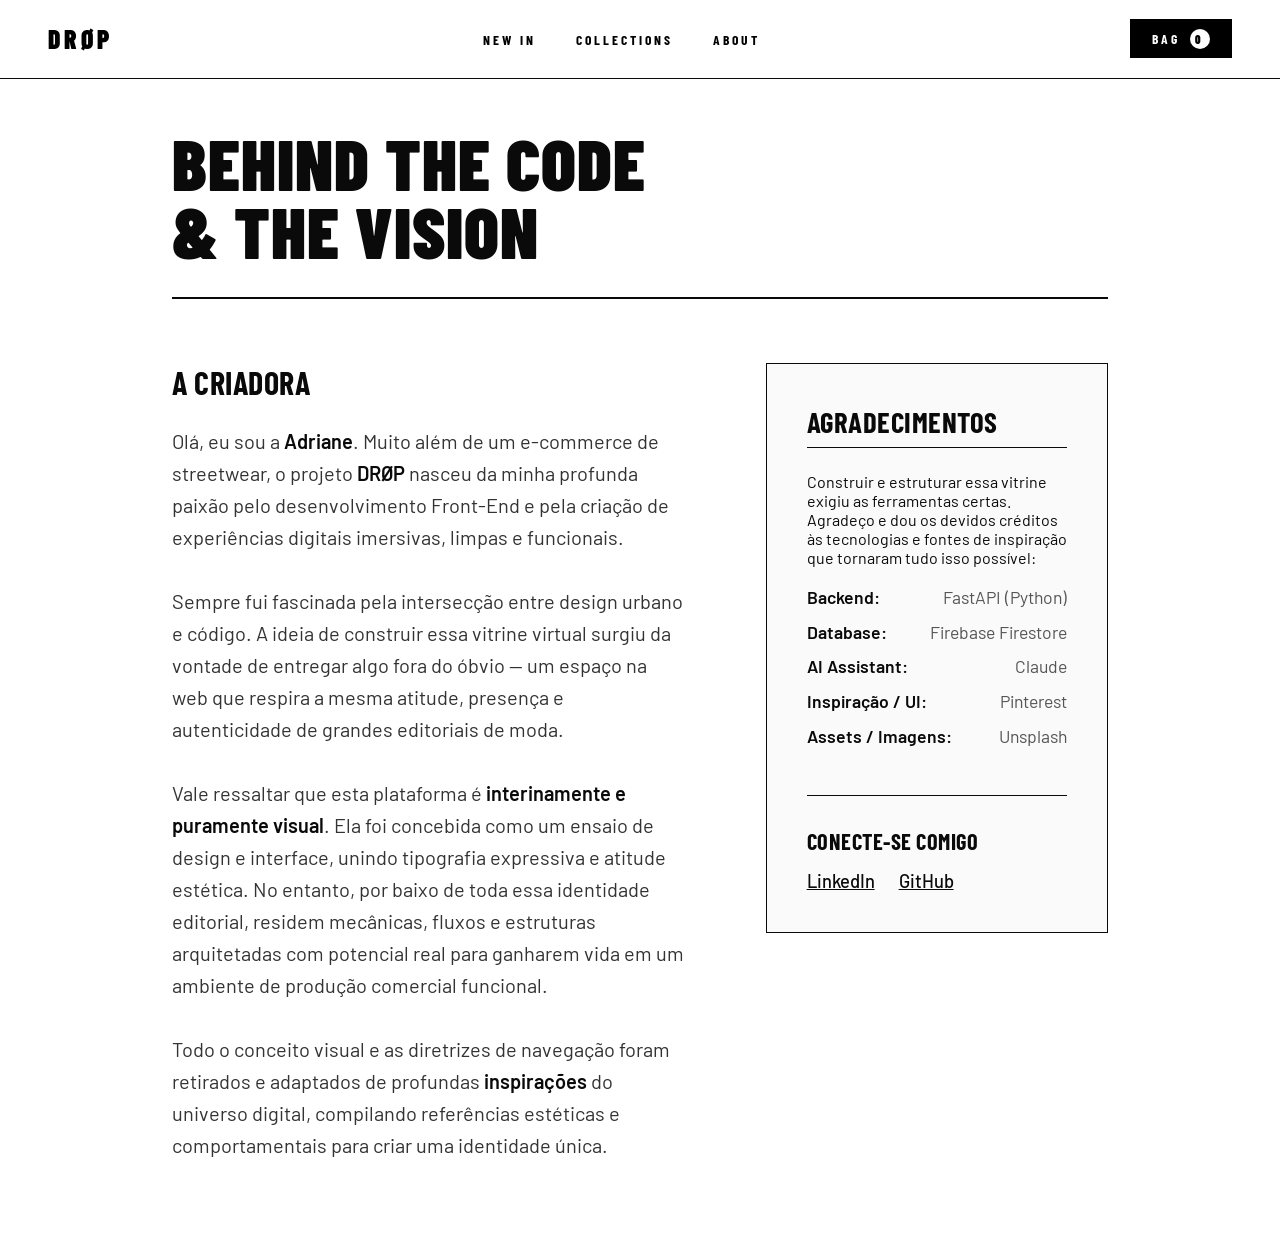
==== frontend/about.html @ 4fdc4052 "feat: estrutura inicial e protecao de credenciais do projeto drop" ====
<!DOCTYPE html>
<html lang="pt-BR">
<head>
  <link rel="icon" type="image/png" href="/frontend/assets/ICON.png" />
  <meta charset="UTF-8" />
  <meta name="viewport" content="width=device-width, initial-scale=1.0"/>
  <title>DRØP — About</title>
  <link rel="stylesheet" href="style.css" />
  <link href="https://fonts.googleapis.com/css2?family=Barlow+Condensed:wght@400;700;900&family=Barlow:wght@300;400;500&display=swap" rel="stylesheet"/>
  <style>
    body {
      background-color: #ffffff; 
      color: #0a0a0a;
    }

    .navbar {
      border-bottom: 1px solid #0a0a0a;
    }

    .about-container {
      max-width: 1000px;
      margin: 8rem auto 4rem auto;
      padding: 0 2rem;
    }

    .about-header {
      margin-bottom: 4rem;
      border-bottom: 2px solid #0a0a0a;
      padding-bottom: 2rem;
    }

    .about-title {
      font-family: 'Barlow Condensed', sans-serif;
      font-size: 4.5rem;
      font-weight: 900;
      text-transform: uppercase;
      line-height: 0.95;
      letter-spacing: 1px;
    }

    .about-grid {
      display: grid;
      grid-template-columns: 1.2fr 0.8fr;
      gap: 5rem;
      align-items: start;
    }

    .about-text h2 {
      font-family: 'Barlow Condensed', sans-serif;
      font-size: 2rem;
      text-transform: uppercase;
      margin-bottom: 1.5rem;
      font-weight: 700;
      letter-spacing: 0.5px;
    }

    .about-text p {
      font-family: 'Barlow', sans-serif;
      font-weight: 400;
      font-size: 1.25rem;
      line-height: 1.6;
      margin-bottom: 2rem;
      color: #333;
    }

    .about-text strong {
      font-weight: 600;
      color: #0a0a0a;
    }

    .credits-box {
      border: 1px solid #0a0a0a;
      padding: 2.5rem;
      background: #fafafa;
    }

    .credits-box h3 {
      font-family: 'Barlow Condensed', sans-serif;
      font-size: 1.8rem;
      text-transform: uppercase;
      letter-spacing: 0.5px;
      margin-bottom: 1.5rem;
      border-bottom: 1px solid #0a0a0a;
      padding-bottom: 0.5rem;
    }

    .credits-box ul {
      list-style-type: none;
      padding-left: 0;
    }

    .credits-box ul li {
      font-family: 'Barlow', sans-serif;
      font-size: 1.1rem;
      margin-bottom: 0.8rem;
      color: #555;
      display: flex;
      justify-content: space-between;
    }

    .credits-box ul li strong {
      color: #0a0a0a;
      font-weight: 600;
    }

    .social-links {
      margin-top: 3rem;
      border-top: 1px solid #0a0a0a;
      padding-top: 2rem;
    }

    .social-links h4 {
      font-family: 'Barlow Condensed', sans-serif;
      font-size: 1.4rem;
      text-transform: uppercase;
      letter-spacing: 0.5px;
      margin-bottom: 1rem;
    }

    .social-links .links {
      display: flex;
      gap: 1.5rem;
    }

    .social-links a {
      font-family: 'Barlow', sans-serif;
      font-size: 1.15rem;
      color: #0a0a0a;
      text-decoration: underline;
      font-weight: 500;
    }

    .social-links a:hover {
      color: #555;
    }

    @media (max-width: 768px) {
      .about-grid {
        grid-template-columns: 1fr;
        gap: 3rem;
      }
      .about-title {
        font-size: 3rem;
      }
    }
  </style>
</head>
<body>

  <nav class="navbar">
    <a href="index.html" class="logo">DRØP</a>
    <ul class="nav-links">
      <li><a href="index.html#produtos">NEW IN</a></li>
      <li><a href="collections.html">COLLECTIONS</a></li>
      <li><a href="about.html">ABOUT</a></li>
    </ul>
    <button class="cart-btn" id="cartBtn">
      BAG <span class="cart-count" id="cartCount">0</span> 
    </button>
  </nav>

  <main class="about-container">
    <div class="about-header">
      <h1 class="about-title">Behind the Code <br>& The Vision</h1>
    </div>

    <div class="about-grid">
      <div class="about-text">
        <h2>A criadora</h2>
        <p>Olá, eu sou a <strong>Adriane</strong>. Muito além de um e-commerce de streetwear, o projeto <strong>DRØP</strong> nasceu da minha profunda paixão pelo desenvolvimento Front-End e pela criação de experiências digitais imersivas, limpas e funcionais.</p>
        
        <p>Sempre fui fascinada pela intersecção entre design urbano e código. A ideia de construir essa vitrine virtual surgiu da vontade de entregar algo fora do óbvio — um espaço na web que respira a mesma atitude, presença e autenticidade de grandes editoriais de moda.</p>
        
        <p>Vale ressaltar que esta plataforma é <strong>interinamente e puramente visual</strong>. Ela foi concebida como um ensaio de design e interface, unindo tipografia expressiva e atitude estética. No entanto, por baixo de toda essa identidade editorial, residem mecânicas, fluxos e estruturas arquitetadas com potencial real para ganharem vida em um ambiente de produção comercial funcional.</p>

        <p>Todo o conceito visual e as diretrizes de navegação foram retirados e adaptados de profundas <strong>inspirações</strong> do universo digital, compilando referências estéticas e comportamentais para criar uma identidade única.</p>
      </div>

      <div class="credits-box">
        <h3>Agradecimentos</h3>
        <p>Construir e estruturar essa vitrine exigiu as ferramentas certas. Agradeço e dou os devidos créditos às tecnologias e fontes de inspiração que tornaram tudo isso possível:</p>
        <br>
        <ul>
          <li><strong>Backend:</strong> FastAPI (Python)</li>
          <li><strong>Database:</strong> Firebase Firestore</li>
          <li><strong>AI Assistant:</strong> Claude</li>
          <li><strong>Inspiração / UI:</strong> Pinterest</li>
          <li><strong>Assets / Imagens:</strong> Unsplash</li>
        </ul>

        <div class="social-links">
          <h4>Conecte-se comigo</h4>
          <div class="links">
            <a href="https://www.linkedin.com/in/adriane-bernardo/" target="_blank">LinkedIn</a>
            <a href="https://github.com/adrianebernardo" target="_blank">GitHub</a>
          </div>
        </div>
      </div>
    </div>
  </main>

  <script src="app.js"></script>
</body>
</html>
---- frontend/style.css ----
*, *::before, *::after { box-sizing: border-box; margin: 0; padding: 0; }

  :root {
    --black: #000;
    --white: #fff;
    --gray: #f0f0f0;
    --gray-dark: #999;
    --font-title: 'Barlow Condensed', sans-serif;
    --font-body: 'Barlow', sans-serif;
  }

  html { scroll-behavior: smooth; }
  body { background: var(--white); color: var(--black); font-family: var(--font-body); overflow-x: hidden; }

  /* NAVBAR */
  .navbar {
    position: fixed; top: 0; left: 0; right: 0; z-index: 100;
    display: flex; align-items: center; justify-content: space-between;
    padding: 1.2rem 3rem;
    background: var(--white);
    border-bottom: 1px solid #e0e0e0;
  }
  .logo { font-family: var(--font-title); font-size: 1.6rem; font-weight: 900; letter-spacing: 4px; text-decoration: none; color: var(--black); }
  .nav-links { display: flex; gap: 2.5rem; list-style: none; }
  .nav-links a { font-family: var(--font-title); font-size: 0.85rem; font-weight: 700; letter-spacing: 3px; text-decoration: none; color: var(--black); border-bottom: 2px solid transparent; transition: border-color 0.2s; }
  .nav-links a:hover { border-bottom-color: var(--black); }
  .cart-btn {
    font-family: var(--font-title); font-size: 0.85rem; font-weight: 700; letter-spacing: 3px;
    background: var(--black); color: var(--white);
    border: none; padding: 0.6rem 1.4rem; cursor: pointer;
    display: flex; align-items: center; gap: 0.6rem;
  }
  .cart-count {
    background: var(--white); color: var(--black);
    font-size: 0.75rem; font-weight: 900;
    width: 20px; height: 20px; border-radius: 50%;
    display: flex; align-items: center; justify-content: center;
  }

  /* HERO */
  .hero {
    margin-top: 65px;
    position: relative;
    height: calc(100vh - 65px);
    background: var(--gray);
    overflow: hidden;
    display: grid;
    grid-template-columns: 1fr 1fr;
  }
  .hero-number {
    position: absolute; top: 2rem; right: 2rem;
    font-family: var(--font-title); font-size: 5rem; font-weight: 900;
    color: rgba(0,0,0,0.08); line-height: 1;
  }
  .hero-text {
    position: absolute; bottom: 3rem; left: 3rem; z-index: 2;
  }
  .hero-title {
    font-family: var(--font-title); font-size: clamp(5rem, 12vw, 11rem);
    font-weight: 900; line-height: 0.85; letter-spacing: -2px;
    color: var(--white); mix-blend-mode: difference;
  }
  .hero-sub {
    font-family: var(--font-body); font-size: 0.9rem; letter-spacing: 2px;
    color: var(--black); margin-top: 1rem;
  }
  .hero-image-main {
    grid-column: 1 / 2;
    height: 100%;
  }
  .hero-placeholder {
    width: 100%; height: 100%;
    background: #ccc;
    background: url('assets/drop4.jpg') top/cover no-repeat;
  }
  .hero-image-second {
    grid-column: 2 / 3;
    height: 100%;
  }
  .hero-placeholder-second {
    width: 100%; height: 100%;
    background: url('assets/drop6.jpg') top/cover no-repeat;
  }
  .hero-image-float {
    position: absolute; bottom: 3rem; right: 3rem;
    width: 220px; background: var(--white);
    padding: 0; box-shadow: 0 8px 30px rgba(0,0,0,0.15);
    z-index: 3;
  }
  .hero-placeholder-sm {
    width: 100%; height: 160px;
    background: #bbb;
      background: url('assets/drop2.jpg') center/cover no-repeat;

  }
  .hero-label { padding: 0.8rem; font-size: 0.8rem; line-height: 1.6; }
  .hero-label strong { font-family: var(--font-title); letter-spacing: 2px; font-size: 0.75rem; }
  .hero-scroll {
    position: absolute; bottom: 3rem; left: 50%; transform: translateX(-50%);
    font-size: 0.75rem; letter-spacing: 2px; color: var(--gray-dark);
  }

/* NEW IN — BEHIND THE SCENES */
.newin { padding: 5rem 3rem; }

.newin-header {
  display: flex; align-items: baseline; gap: 1rem;
  margin-bottom: 4rem;
  border-bottom: 1px solid var(--black); padding-bottom: 1rem;
}
.newin-header h2 {
  font-family: var(--font-title); font-size: 3rem;
  font-weight: 900; letter-spacing: 4px;
}
.newin-header span { font-size: 0.85rem; color: var(--gray-dark); letter-spacing: 2px; }

.newin-feature {
  display: grid; grid-template-columns: 1fr 1fr;
  gap: 5rem; align-items: center;
  margin-bottom: 7rem;
}
.newin-feature--reverse { direction: rtl; }
.newin-feature--reverse > * { direction: ltr; }

.newin-img {
  width: 100%; aspect-ratio: 3/4; overflow: hidden;
}
.newin-img img {
  width: 100%; height: 100%;
  object-fit: cover; object-position: top;
  display: block;
  filter: grayscale(15%);
  transition: filter 0.4s ease;
}
.newin-img:hover img { filter: grayscale(0%); }

.newin-text {
  display: flex; flex-direction: column; gap: 1.5rem;
}
.newin-label {
  font-family: var(--font-title); font-size: 0.68rem;
  font-weight: 700; letter-spacing: 0.22em;
  text-transform: uppercase; color: var(--gray-dark);
}
.newin-title {
  font-family: var(--font-title); font-size: clamp(2.2rem, 4vw, 3.5rem);
  font-weight: 900; letter-spacing: -0.02em; line-height: 1;
  text-transform: uppercase;
}
.newin-body {
  font-family: var(--font-body); font-size: 0.95rem;
  line-height: 1.8; color: #444; max-width: 480px;
}
.newin-credit {
  font-family: var(--font-title); font-size: 0.65rem;
  letter-spacing: 0.18em; text-transform: uppercase;
  color: var(--gray-dark);
  border-top: 1px solid #e0e0e0; padding-top: 1rem;
}

@media (max-width: 768px) {
  .newin { padding: 3rem 1.5rem; }
  .newin-feature { grid-template-columns: 1fr; gap: 2rem; margin-bottom: 4rem; }
  .newin-feature--reverse { direction: ltr; }
}

  /* CARD */
  .card { cursor: pointer; }
  .card-image {
    width: 100%; aspect-ratio: 3/4;
    background: var(--gray);
    overflow: hidden; position: relative;
  }
  .card-image img { width: 100%; height: 100%; object-fit: cover; transition: transform 0.5s ease; }
  .card:hover .card-image img { transform: scale(1.04); }
  .card-img-placeholder {
    width: 100%; height: 100%; background: #ddd;
    display: flex; align-items: center; justify-content: center;
    font-family: var(--font-title); font-size: 0.7rem; letter-spacing: 3px; color: #999;
  }
  .card-info { padding: 1rem 0; }
  .card-name {
    font-family: var(--font-title); font-size: 1.1rem; font-weight: 700;
    letter-spacing: 2px; text-transform: uppercase;
  }
  .card-price { font-size: 0.9rem; color: var(--gray-dark); margin-top: 0.3rem; }
  .card-add {
    margin-top: 0.8rem; width: 100%;
    background: var(--black); color: var(--white);
    border: none; padding: 0.7rem;
    font-family: var(--font-title); font-size: 0.8rem; font-weight: 700; letter-spacing: 3px;
    cursor: pointer; transition: opacity 0.2s;
  }
  .card-add:hover { opacity: 0.75; }

  /* CARRINHO */
  .cart-overlay {
    display: none; position: fixed; inset: 0;
    background: rgba(0,0,0,0.4); z-index: 200;
  }
  .cart-overlay.active { display: block; }
  .cart {
    position: fixed; top: 0; right: -420px; width: 420px; height: 100vh;
    background: var(--white); z-index: 201;
    display: flex; flex-direction: column;
    transition: right 0.35s ease;
    border-left: 1px solid #e0e0e0;
  }
  .cart.active { right: 0; }
  .cart-header {
    display: flex; justify-content: space-between; align-items: center;
    padding: 2rem; border-bottom: 1px solid #e0e0e0;
  }
  .cart-header h3 { font-family: var(--font-title); font-size: 1.3rem; font-weight: 900; letter-spacing: 4px; }
  .cart-header button { background: none; border: none; font-size: 1.2rem; cursor: pointer; }
  .cart-items { flex: 1; overflow-y: auto; padding: 1.5rem 2rem; }
  .cart-item { display: flex; justify-content: space-between; align-items: center; padding: 1rem 0; border-bottom: 1px solid #f0f0f0; }
  .cart-item-info { flex: 1; }
  .cart-item-name { font-family: var(--font-title); font-size: 0.95rem; font-weight: 700; letter-spacing: 2px; text-transform: uppercase; }
  .cart-item-price { font-size: 0.85rem; color: var(--gray-dark); margin-top: 0.2rem; }
  .cart-item-controls { display: flex; align-items: center; gap: 0.8rem; }
  .cart-item-controls button { background: none; border: 1px solid #e0e0e0; width: 28px; height: 28px; cursor: pointer; font-size: 1rem; }
  .cart-footer {
    padding: 2rem; border-top: 1px solid #e0e0e0;
  }
  .cart-footer p { font-family: var(--font-title); font-size: 1rem; font-weight: 700; letter-spacing: 3px; display: flex; justify-content: space-between; margin-bottom: 1.2rem; }
  .btn-checkout {
    width: 100%; background: var(--black); color: var(--white);
    border: none; padding: 1rem;
    font-family: var(--font-title); font-size: 0.9rem; font-weight: 700; letter-spacing: 4px;
    cursor: pointer; transition: opacity 0.2s;
  }
  .btn-checkout:hover { opacity: 0.75; }

  /* MODAL */
  .modal-overlay {
    display: none; position: fixed; inset: 0;
    background: rgba(0,0,0,0.6); z-index: 300;
    align-items: center; justify-content: center;
  }
  .modal-overlay.active { display: flex; }
  .modal {
    background: var(--white); width: 90%; max-width: 800px;
    display: grid; grid-template-columns: 1fr 1fr;
    position: relative; max-height: 90vh; overflow: hidden;
  }
  .modal-close {
    position: absolute; top: 1rem; right: 1rem;
    background: none; border: none; font-size: 1.2rem; cursor: pointer; z-index: 1;
  }
  .modal-placeholder { width: 100%; height: 100%; min-height: 450px; background: #ddd; }
  .modal-info {
  padding: 2.5rem 2.5rem 3rem; /* Adicionado respiro embaixo para o botão não cortar */
  display: flex;
  flex-direction: column;
  justify-content: flex-start;
  gap: 0.5rem; /* Reduzido o espaço entre os elementos para aproximar */
  overflow-y: auto;
}

.modal-tag { 
  font-size: 0.7rem; 
  letter-spacing: 4px; 
  color: var(--gray-dark); 
}

.modal-name {
  font-family: var(--font-title);
  font-size: 2rem;
  font-weight: 900;
  letter-spacing: 2px;
  text-transform: uppercase;
  line-height: 1.05;
  min-height: auto; /* Removido o min-height muito alto para o texto subir */
}

.modal-desc {
  font-size: 0.9rem;
  line-height: 1.5;
  color: #444;
  min-height: auto; /* Removido o min-height para a descrição ficar mais próxima do nome */
  margin-bottom: 0.5rem; /* Dá um respiro antes de ir para o preço/tamanhos */
}

.modal-price { 
  font-family: var(--font-title); 
  font-size: 1.5rem; 
  font-weight: 700; 
}

.modal-stock {
  min-height: 1rem;
}

.btn-add {
  background: var(--black);
  color: var(--white);
  border: none;
  padding: 1rem;
  font-family: var(--font-title);
  font-size: 0.9rem;
  font-weight: 700;
  letter-spacing: 4px;
  cursor: pointer;
  transition: opacity 0.2s;

  display: block;
  width: calc(100% - 80px); /* margem dos lados */
  margin: auto auto 28px auto; /* centraliza e dá espaço embaixo */
}

.btn-add:hover { 
  opacity: 0.75; 
}
  /* RESPONSIVO */
  @media (max-width: 768px) {
    .navbar { padding: 1rem 1.5rem; }
    .nav-links { display: none; }
    .hero { grid-template-columns: 1fr; }
    .hero-image-float { display: none; }
    .produtos { padding: 3rem 1.5rem; }
    .modal { grid-template-columns: 1fr; }
    .modal-placeholder { min-height: 250px; }
    .cart { width: 100%; right: -100%; }
  }
  /* MODAL IMAGE */
  .modal-image img {
    width: 100%; height: 100%;
    object-fit: cover;
  }

  /* SELETOR DE TAMANHOS */
  .modal-sizes {
    display: flex;
    flex-wrap: wrap;
    gap: 0.5rem;
    margin: 1rem 0 0.4rem;
  }

  .size-btn {
    font-family: var(--font-title);
    font-size: 0.75rem;
    font-weight: 700;
    letter-spacing: 2px;
    text-transform: uppercase;
    background: none;
    border: 1px solid #e0e0e0;
    color: #999;
    width: 48px;
    height: 36px;
    cursor: pointer;
    transition: all 0.15s;
  }

  .size-btn:hover {
    border-color: var(--black);
    color: var(--black);
  }

  .size-btn.selected {
    background: var(--black);
    color: var(--white);
    border-color: var(--black);
  }

  .modal-size-hint {
    font-size: 0.72rem;
    letter-spacing: 2px;
    color: #bbb;
    margin-bottom: 0.8rem;
    min-height: 1rem;
  }

  /* BTN desabilitado */
  .btn-add:disabled {
    opacity: 0.3;
    cursor: not-allowed;
  }
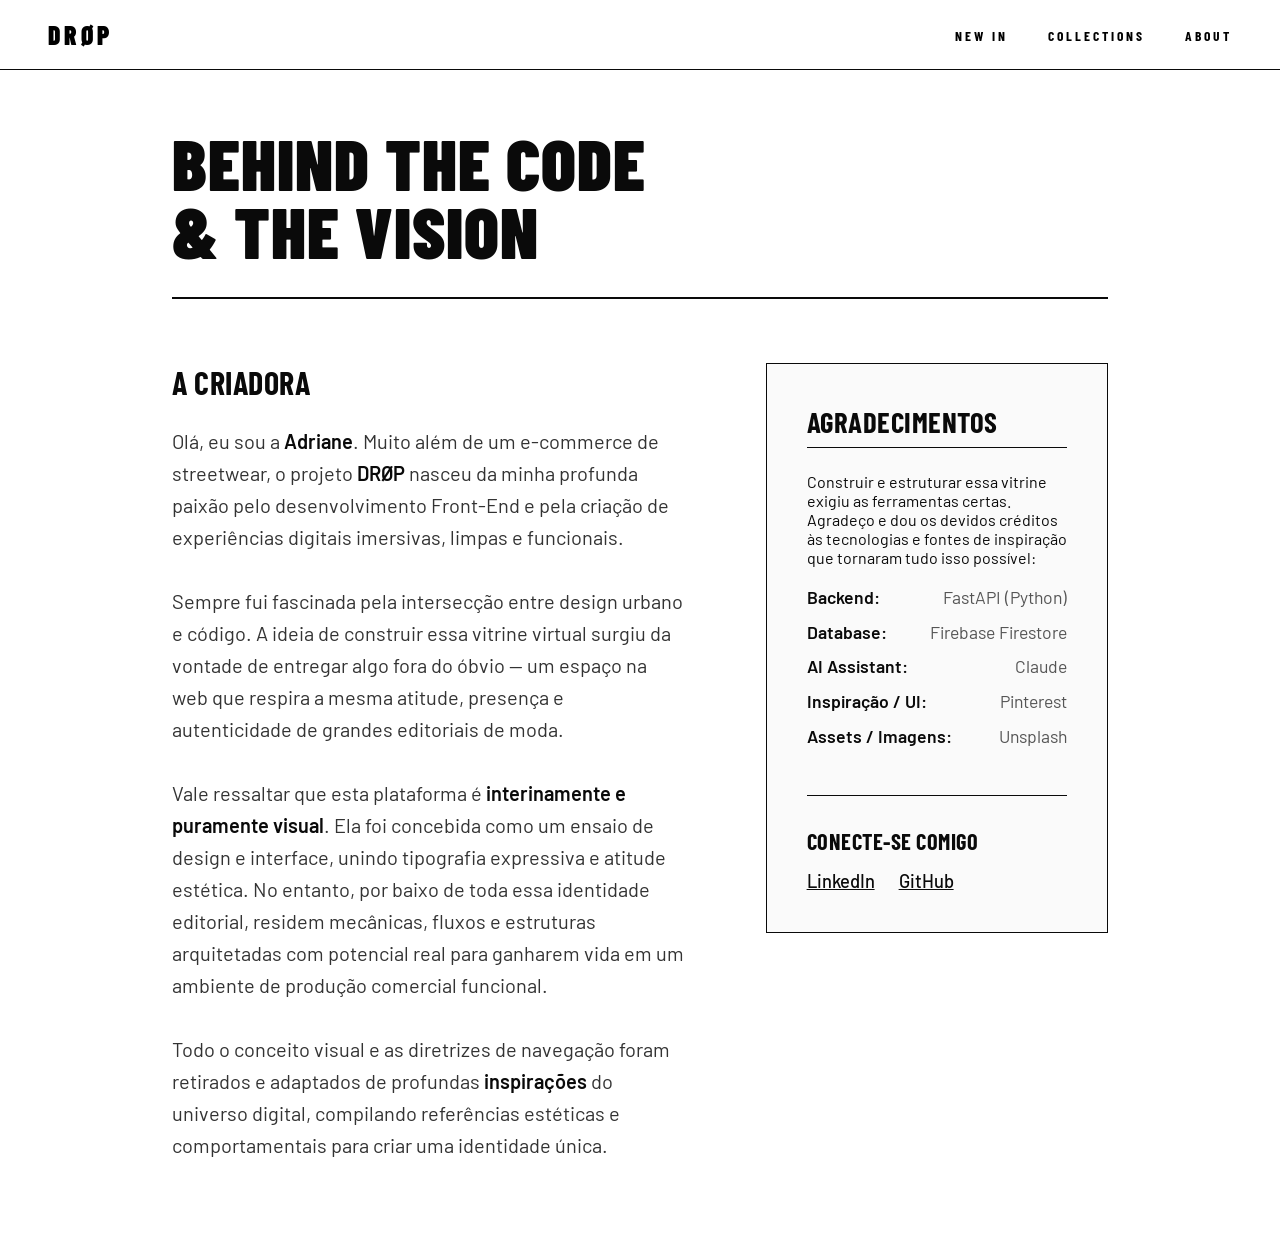
==== commit 76ad369c: "tirei o botão bag" ====
--- a/frontend/about.html
+++ b/frontend/about.html
@@ -1,204 +1,201 @@
-<!DOCTYPE html>
-<html lang="pt-BR">
-<head>
-  <link rel="icon" type="image/png" href="/frontend/assets/ICON.png" />
-  <meta charset="UTF-8" />
-  <meta name="viewport" content="width=device-width, initial-scale=1.0"/>
-  <title>DRØP — About</title>
-  <link rel="stylesheet" href="style.css" />
-  <link href="https://fonts.googleapis.com/css2?family=Barlow+Condensed:wght@400;700;900&family=Barlow:wght@300;400;500&display=swap" rel="stylesheet"/>
-  <style>
-    body {
-      background-color: #ffffff; 
-      color: #0a0a0a;
-    }
-
-    .navbar {
-      border-bottom: 1px solid #0a0a0a;
-    }
-
-    .about-container {
-      max-width: 1000px;
-      margin: 8rem auto 4rem auto;
-      padding: 0 2rem;
-    }
-
-    .about-header {
-      margin-bottom: 4rem;
-      border-bottom: 2px solid #0a0a0a;
-      padding-bottom: 2rem;
-    }
-
-    .about-title {
-      font-family: 'Barlow Condensed', sans-serif;
-      font-size: 4.5rem;
-      font-weight: 900;
-      text-transform: uppercase;
-      line-height: 0.95;
-      letter-spacing: 1px;
-    }
-
-    .about-grid {
-      display: grid;
-      grid-template-columns: 1.2fr 0.8fr;
-      gap: 5rem;
-      align-items: start;
-    }
-
-    .about-text h2 {
-      font-family: 'Barlow Condensed', sans-serif;
-      font-size: 2rem;
-      text-transform: uppercase;
-      margin-bottom: 1.5rem;
-      font-weight: 700;
-      letter-spacing: 0.5px;
-    }
-
-    .about-text p {
-      font-family: 'Barlow', sans-serif;
-      font-weight: 400;
-      font-size: 1.25rem;
-      line-height: 1.6;
-      margin-bottom: 2rem;
-      color: #333;
-    }
-
-    .about-text strong {
-      font-weight: 600;
-      color: #0a0a0a;
-    }
-
-    .credits-box {
-      border: 1px solid #0a0a0a;
-      padding: 2.5rem;
-      background: #fafafa;
-    }
-
-    .credits-box h3 {
-      font-family: 'Barlow Condensed', sans-serif;
-      font-size: 1.8rem;
-      text-transform: uppercase;
-      letter-spacing: 0.5px;
-      margin-bottom: 1.5rem;
-      border-bottom: 1px solid #0a0a0a;
-      padding-bottom: 0.5rem;
-    }
-
-    .credits-box ul {
-      list-style-type: none;
-      padding-left: 0;
-    }
-
-    .credits-box ul li {
-      font-family: 'Barlow', sans-serif;
-      font-size: 1.1rem;
-      margin-bottom: 0.8rem;
-      color: #555;
-      display: flex;
-      justify-content: space-between;
-    }
-
-    .credits-box ul li strong {
-      color: #0a0a0a;
-      font-weight: 600;
-    }
-
-    .social-links {
-      margin-top: 3rem;
-      border-top: 1px solid #0a0a0a;
-      padding-top: 2rem;
-    }
-
-    .social-links h4 {
-      font-family: 'Barlow Condensed', sans-serif;
-      font-size: 1.4rem;
-      text-transform: uppercase;
-      letter-spacing: 0.5px;
-      margin-bottom: 1rem;
-    }
-
-    .social-links .links {
-      display: flex;
-      gap: 1.5rem;
-    }
-
-    .social-links a {
-      font-family: 'Barlow', sans-serif;
-      font-size: 1.15rem;
-      color: #0a0a0a;
-      text-decoration: underline;
-      font-weight: 500;
-    }
-
-    .social-links a:hover {
-      color: #555;
-    }
-
-    @media (max-width: 768px) {
-      .about-grid {
-        grid-template-columns: 1fr;
-        gap: 3rem;
-      }
-      .about-title {
-        font-size: 3rem;
-      }
-    }
-  </style>
-</head>
-<body>
-
-  <nav class="navbar">
-    <a href="index.html" class="logo">DRØP</a>
-    <ul class="nav-links">
-      <li><a href="index.html#produtos">NEW IN</a></li>
-      <li><a href="collections.html">COLLECTIONS</a></li>
-      <li><a href="about.html">ABOUT</a></li>
-    </ul>
-    <button class="cart-btn" id="cartBtn">
-      BAG <span class="cart-count" id="cartCount">0</span> 
-    </button>
-  </nav>
-
-  <main class="about-container">
-    <div class="about-header">
-      <h1 class="about-title">Behind the Code <br>& The Vision</h1>
-    </div>
-
-    <div class="about-grid">
-      <div class="about-text">
-        <h2>A criadora</h2>
-        <p>Olá, eu sou a <strong>Adriane</strong>. Muito além de um e-commerce de streetwear, o projeto <strong>DRØP</strong> nasceu da minha profunda paixão pelo desenvolvimento Front-End e pela criação de experiências digitais imersivas, limpas e funcionais.</p>
-        
-        <p>Sempre fui fascinada pela intersecção entre design urbano e código. A ideia de construir essa vitrine virtual surgiu da vontade de entregar algo fora do óbvio — um espaço na web que respira a mesma atitude, presença e autenticidade de grandes editoriais de moda.</p>
-        
-        <p>Vale ressaltar que esta plataforma é <strong>interinamente e puramente visual</strong>. Ela foi concebida como um ensaio de design e interface, unindo tipografia expressiva e atitude estética. No entanto, por baixo de toda essa identidade editorial, residem mecânicas, fluxos e estruturas arquitetadas com potencial real para ganharem vida em um ambiente de produção comercial funcional.</p>
-
-        <p>Todo o conceito visual e as diretrizes de navegação foram retirados e adaptados de profundas <strong>inspirações</strong> do universo digital, compilando referências estéticas e comportamentais para criar uma identidade única.</p>
-      </div>
-
-      <div class="credits-box">
-        <h3>Agradecimentos</h3>
-        <p>Construir e estruturar essa vitrine exigiu as ferramentas certas. Agradeço e dou os devidos créditos às tecnologias e fontes de inspiração que tornaram tudo isso possível:</p>
-        <br>
-        <ul>
-          <li><strong>Backend:</strong> FastAPI (Python)</li>
-          <li><strong>Database:</strong> Firebase Firestore</li>
-          <li><strong>AI Assistant:</strong> Claude</li>
-          <li><strong>Inspiração / UI:</strong> Pinterest</li>
-          <li><strong>Assets / Imagens:</strong> Unsplash</li>
-        </ul>
-
-        <div class="social-links">
-          <h4>Conecte-se comigo</h4>
-          <div class="links">
-            <a href="https://www.linkedin.com/in/adriane-bernardo/" target="_blank">LinkedIn</a>
-            <a href="https://github.com/adrianebernardo" target="_blank">GitHub</a>
-          </div>
-        </div>
-      </div>
-    </div>
-  </main>
-
-  <script src="app.js"></script>
-</body>
+<!DOCTYPE html>
+<html lang="pt-BR">
+<head>
+  <link rel="icon" type="image/png" href="/frontend/assets/ICON.png" />
+  <meta charset="UTF-8" />
+  <meta name="viewport" content="width=device-width, initial-scale=1.0"/>
+  <title>DRØP — About</title>
+  <link rel="stylesheet" href="style.css" />
+  <link href="https://fonts.googleapis.com/css2?family=Barlow+Condensed:wght@400;700;900&family=Barlow:wght@300;400;500&display=swap" rel="stylesheet"/>
+  <style>
+    body {
+      background-color: #ffffff; 
+      color: #0a0a0a;
+    }
+
+    .navbar {
+      border-bottom: 1px solid #0a0a0a;
+    }
+
+    .about-container {
+      max-width: 1000px;
+      margin: 8rem auto 4rem auto;
+      padding: 0 2rem;
+    }
+
+    .about-header {
+      margin-bottom: 4rem;
+      border-bottom: 2px solid #0a0a0a;
+      padding-bottom: 2rem;
+    }
+
+    .about-title {
+      font-family: 'Barlow Condensed', sans-serif;
+      font-size: 4.5rem;
+      font-weight: 900;
+      text-transform: uppercase;
+      line-height: 0.95;
+      letter-spacing: 1px;
+    }
+
+    .about-grid {
+      display: grid;
+      grid-template-columns: 1.2fr 0.8fr;
+      gap: 5rem;
+      align-items: start;
+    }
+
+    .about-text h2 {
+      font-family: 'Barlow Condensed', sans-serif;
+      font-size: 2rem;
+      text-transform: uppercase;
+      margin-bottom: 1.5rem;
+      font-weight: 700;
+      letter-spacing: 0.5px;
+    }
+
+    .about-text p {
+      font-family: 'Barlow', sans-serif;
+      font-weight: 400;
+      font-size: 1.25rem;
+      line-height: 1.6;
+      margin-bottom: 2rem;
+      color: #333;
+    }
+
+    .about-text strong {
+      font-weight: 600;
+      color: #0a0a0a;
+    }
+
+    .credits-box {
+      border: 1px solid #0a0a0a;
+      padding: 2.5rem;
+      background: #fafafa;
+    }
+
+    .credits-box h3 {
+      font-family: 'Barlow Condensed', sans-serif;
+      font-size: 1.8rem;
+      text-transform: uppercase;
+      letter-spacing: 0.5px;
+      margin-bottom: 1.5rem;
+      border-bottom: 1px solid #0a0a0a;
+      padding-bottom: 0.5rem;
+    }
+
+    .credits-box ul {
+      list-style-type: none;
+      padding-left: 0;
+    }
+
+    .credits-box ul li {
+      font-family: 'Barlow', sans-serif;
+      font-size: 1.1rem;
+      margin-bottom: 0.8rem;
+      color: #555;
+      display: flex;
+      justify-content: space-between;
+    }
+
+    .credits-box ul li strong {
+      color: #0a0a0a;
+      font-weight: 600;
+    }
+
+    .social-links {
+      margin-top: 3rem;
+      border-top: 1px solid #0a0a0a;
+      padding-top: 2rem;
+    }
+
+    .social-links h4 {
+      font-family: 'Barlow Condensed', sans-serif;
+      font-size: 1.4rem;
+      text-transform: uppercase;
+      letter-spacing: 0.5px;
+      margin-bottom: 1rem;
+    }
+
+    .social-links .links {
+      display: flex;
+      gap: 1.5rem;
+    }
+
+    .social-links a {
+      font-family: 'Barlow', sans-serif;
+      font-size: 1.15rem;
+      color: #0a0a0a;
+      text-decoration: underline;
+      font-weight: 500;
+    }
+
+    .social-links a:hover {
+      color: #555;
+    }
+
+    @media (max-width: 768px) {
+      .about-grid {
+        grid-template-columns: 1fr;
+        gap: 3rem;
+      }
+      .about-title {
+        font-size: 3rem;
+      }
+    }
+  </style>
+</head>
+<body>
+
+  <nav class="navbar">
+    <a href="index.html" class="logo">DRØP</a>
+    <ul class="nav-links">
+      <li><a href="index.html#produtos">NEW IN</a></li>
+      <li><a href="collections.html">COLLECTIONS</a></li>
+      <li><a href="about.html">ABOUT</a></li>
+    </ul>
+  </nav>
+
+  <main class="about-container">
+    <div class="about-header">
+      <h1 class="about-title">Behind the Code <br>& The Vision</h1>
+    </div>
+
+    <div class="about-grid">
+      <div class="about-text">
+        <h2>A criadora</h2>
+        <p>Olá, eu sou a <strong>Adriane</strong>. Muito além de um e-commerce de streetwear, o projeto <strong>DRØP</strong> nasceu da minha profunda paixão pelo desenvolvimento Front-End e pela criação de experiências digitais imersivas, limpas e funcionais.</p>
+        
+        <p>Sempre fui fascinada pela intersecção entre design urbano e código. A ideia de construir essa vitrine virtual surgiu da vontade de entregar algo fora do óbvio — um espaço na web que respira a mesma atitude, presença e autenticidade de grandes editoriais de moda.</p>
+        
+        <p>Vale ressaltar que esta plataforma é <strong>interinamente e puramente visual</strong>. Ela foi concebida como um ensaio de design e interface, unindo tipografia expressiva e atitude estética. No entanto, por baixo de toda essa identidade editorial, residem mecânicas, fluxos e estruturas arquitetadas com potencial real para ganharem vida em um ambiente de produção comercial funcional.</p>
+
+        <p>Todo o conceito visual e as diretrizes de navegação foram retirados e adaptados de profundas <strong>inspirações</strong> do universo digital, compilando referências estéticas e comportamentais para criar uma identidade única.</p>
+      </div>
+
+      <div class="credits-box">
+        <h3>Agradecimentos</h3>
+        <p>Construir e estruturar essa vitrine exigiu as ferramentas certas. Agradeço e dou os devidos créditos às tecnologias e fontes de inspiração que tornaram tudo isso possível:</p>
+        <br>
+        <ul>
+          <li><strong>Backend:</strong> FastAPI (Python)</li>
+          <li><strong>Database:</strong> Firebase Firestore</li>
+          <li><strong>AI Assistant:</strong> Claude</li>
+          <li><strong>Inspiração / UI:</strong> Pinterest</li>
+          <li><strong>Assets / Imagens:</strong> Unsplash</li>
+        </ul>
+
+        <div class="social-links">
+          <h4>Conecte-se comigo</h4>
+          <div class="links">
+            <a href="https://www.linkedin.com/in/adriane-bernardo/" target="_blank">LinkedIn</a>
+            <a href="https://github.com/adrianebernardo" target="_blank">GitHub</a>
+          </div>
+        </div>
+      </div>
+    </div>
+  </main>
+
+  <script src="app.js"></script>
+</body>
 </html>
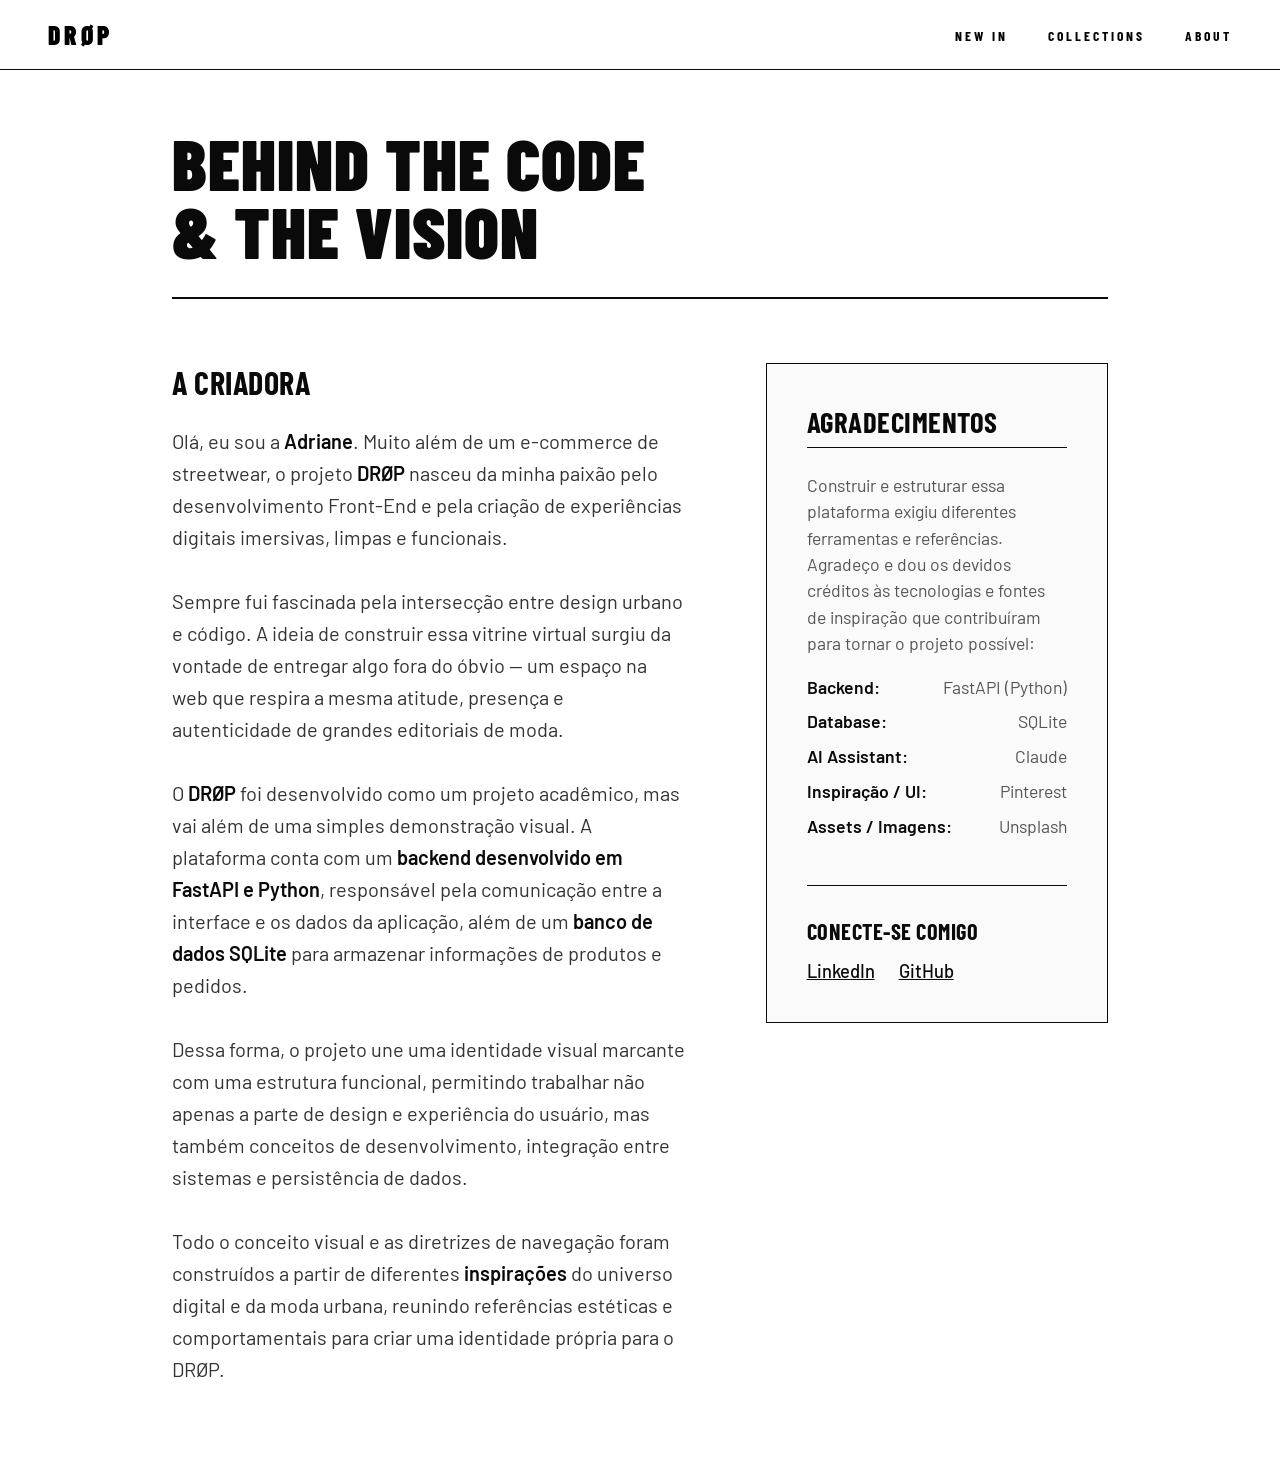
==== commit fceff93c: "docs: atualiza página about" ====
--- a/frontend/about.html
+++ b/frontend/about.html
@@ -5,11 +5,14 @@
   <meta charset="UTF-8" />
   <meta name="viewport" content="width=device-width, initial-scale=1.0"/>
   <title>DRØP — About</title>
+
   <link rel="stylesheet" href="style.css" />
+
   <link href="https://fonts.googleapis.com/css2?family=Barlow+Condensed:wght@400;700;900&family=Barlow:wght@300;400;500&display=swap" rel="stylesheet"/>
+
   <style>
     body {
-      background-color: #ffffff; 
+      background-color: #ffffff;
       color: #0a0a0a;
     }
 
@@ -84,6 +87,13 @@
       padding-bottom: 0.5rem;
     }
 
+    .credits-box p {
+      font-family: 'Barlow', sans-serif;
+      font-size: 1.1rem;
+      line-height: 1.5;
+      color: #555;
+    }
+
     .credits-box ul {
       list-style-type: none;
       padding-left: 0;
@@ -96,6 +106,7 @@
       color: #555;
       display: flex;
       justify-content: space-between;
+      gap: 1rem;
     }
 
     .credits-box ul li strong {
@@ -139,16 +150,19 @@
         grid-template-columns: 1fr;
         gap: 3rem;
       }
+
       .about-title {
         font-size: 3rem;
       }
     }
   </style>
 </head>
+
 <body>
 
   <nav class="navbar">
     <a href="index.html" class="logo">DRØP</a>
+
     <ul class="nav-links">
       <li><a href="index.html#produtos">NEW IN</a></li>
       <li><a href="collections.html">COLLECTIONS</a></li>
@@ -156,46 +170,132 @@
     </ul>
   </nav>
 
+
   <main class="about-container">
+
     <div class="about-header">
-      <h1 class="about-title">Behind the Code <br>& The Vision</h1>
+      <h1 class="about-title">
+        Behind the Code <br>& The Vision
+      </h1>
     </div>
 
+
     <div class="about-grid">
+
       <div class="about-text">
+
         <h2>A criadora</h2>
-        <p>Olá, eu sou a <strong>Adriane</strong>. Muito além de um e-commerce de streetwear, o projeto <strong>DRØP</strong> nasceu da minha profunda paixão pelo desenvolvimento Front-End e pela criação de experiências digitais imersivas, limpas e funcionais.</p>
-        
-        <p>Sempre fui fascinada pela intersecção entre design urbano e código. A ideia de construir essa vitrine virtual surgiu da vontade de entregar algo fora do óbvio — um espaço na web que respira a mesma atitude, presença e autenticidade de grandes editoriais de moda.</p>
-        
-        <p>Vale ressaltar que esta plataforma é <strong>interinamente e puramente visual</strong>. Ela foi concebida como um ensaio de design e interface, unindo tipografia expressiva e atitude estética. No entanto, por baixo de toda essa identidade editorial, residem mecânicas, fluxos e estruturas arquitetadas com potencial real para ganharem vida em um ambiente de produção comercial funcional.</p>
-
-        <p>Todo o conceito visual e as diretrizes de navegação foram retirados e adaptados de profundas <strong>inspirações</strong> do universo digital, compilando referências estéticas e comportamentais para criar uma identidade única.</p>
+
+        <p>
+          Olá, eu sou a <strong>Adriane</strong>. Muito além de um e-commerce
+          de streetwear, o projeto <strong>DRØP</strong> nasceu da minha
+          paixão pelo desenvolvimento Front-End e pela criação de experiências
+          digitais imersivas, limpas e funcionais.
+        </p>
+
+        <p>
+          Sempre fui fascinada pela intersecção entre design urbano e código.
+          A ideia de construir essa vitrine virtual surgiu da vontade de
+          entregar algo fora do óbvio — um espaço na web que respira a mesma
+          atitude, presença e autenticidade de grandes editoriais de moda.
+        </p>
+
+        <p>
+          O <strong>DRØP</strong> foi desenvolvido como um projeto acadêmico,
+          mas vai além de uma simples demonstração visual. A plataforma conta
+          com um <strong>backend desenvolvido em FastAPI e Python</strong>,
+          responsável pela comunicação entre a interface e os dados da
+          aplicação, além de um <strong>banco de dados SQLite</strong> para
+          armazenar informações de produtos e pedidos.
+        </p>
+
+        <p>
+          Dessa forma, o projeto une uma identidade visual marcante com uma
+          estrutura funcional, permitindo trabalhar não apenas a parte de
+          design e experiência do usuário, mas também conceitos de
+          desenvolvimento, integração entre sistemas e persistência de dados.
+        </p>
+
+        <p>
+          Todo o conceito visual e as diretrizes de navegação foram construídos
+          a partir de diferentes <strong>inspirações</strong> do universo
+          digital e da moda urbana, reunindo referências estéticas e
+          comportamentais para criar uma identidade própria para o DRØP.
+        </p>
+
       </div>
 
+
       <div class="credits-box">
+
         <h3>Agradecimentos</h3>
-        <p>Construir e estruturar essa vitrine exigiu as ferramentas certas. Agradeço e dou os devidos créditos às tecnologias e fontes de inspiração que tornaram tudo isso possível:</p>
+
+        <p>
+          Construir e estruturar essa plataforma exigiu diferentes ferramentas
+          e referências. Agradeço e dou os devidos créditos às tecnologias e
+          fontes de inspiração que contribuíram para tornar o projeto possível:
+        </p>
+
         <br>
+
         <ul>
-          <li><strong>Backend:</strong> FastAPI (Python)</li>
-          <li><strong>Database:</strong> Firebase Firestore</li>
-          <li><strong>AI Assistant:</strong> Claude</li>
-          <li><strong>Inspiração / UI:</strong> Pinterest</li>
-          <li><strong>Assets / Imagens:</strong> Unsplash</li>
+          <li>
+            <strong>Backend:</strong>
+            <span>FastAPI (Python)</span>
+          </li>
+
+          <li>
+            <strong>Database:</strong>
+            <span>SQLite</span>
+          </li>
+
+          <li>
+            <strong>AI Assistant:</strong>
+            <span>Claude</span>
+          </li>
+
+          <li>
+            <strong>Inspiração / UI:</strong>
+            <span>Pinterest</span>
+          </li>
+
+          <li>
+            <strong>Assets / Imagens:</strong>
+            <span>Unsplash</span>
+          </li>
         </ul>
 
+
         <div class="social-links">
+
           <h4>Conecte-se comigo</h4>
+
           <div class="links">
-            <a href="https://www.linkedin.com/in/adriane-bernardo/" target="_blank">LinkedIn</a>
-            <a href="https://github.com/adrianebernardo" target="_blank">GitHub</a>
+            <a
+              href="https://www.linkedin.com/in/adriane-bernardo/"
+              target="_blank"
+            >
+              LinkedIn
+            </a>
+
+            <a
+              href="https://github.com/adrianebernardo"
+              target="_blank"
+            >
+              GitHub
+            </a>
           </div>
+
         </div>
+
       </div>
+
     </div>
+
   </main>
 
+
   <script src="app.js"></script>
+
 </body>
-</html>+</html>
